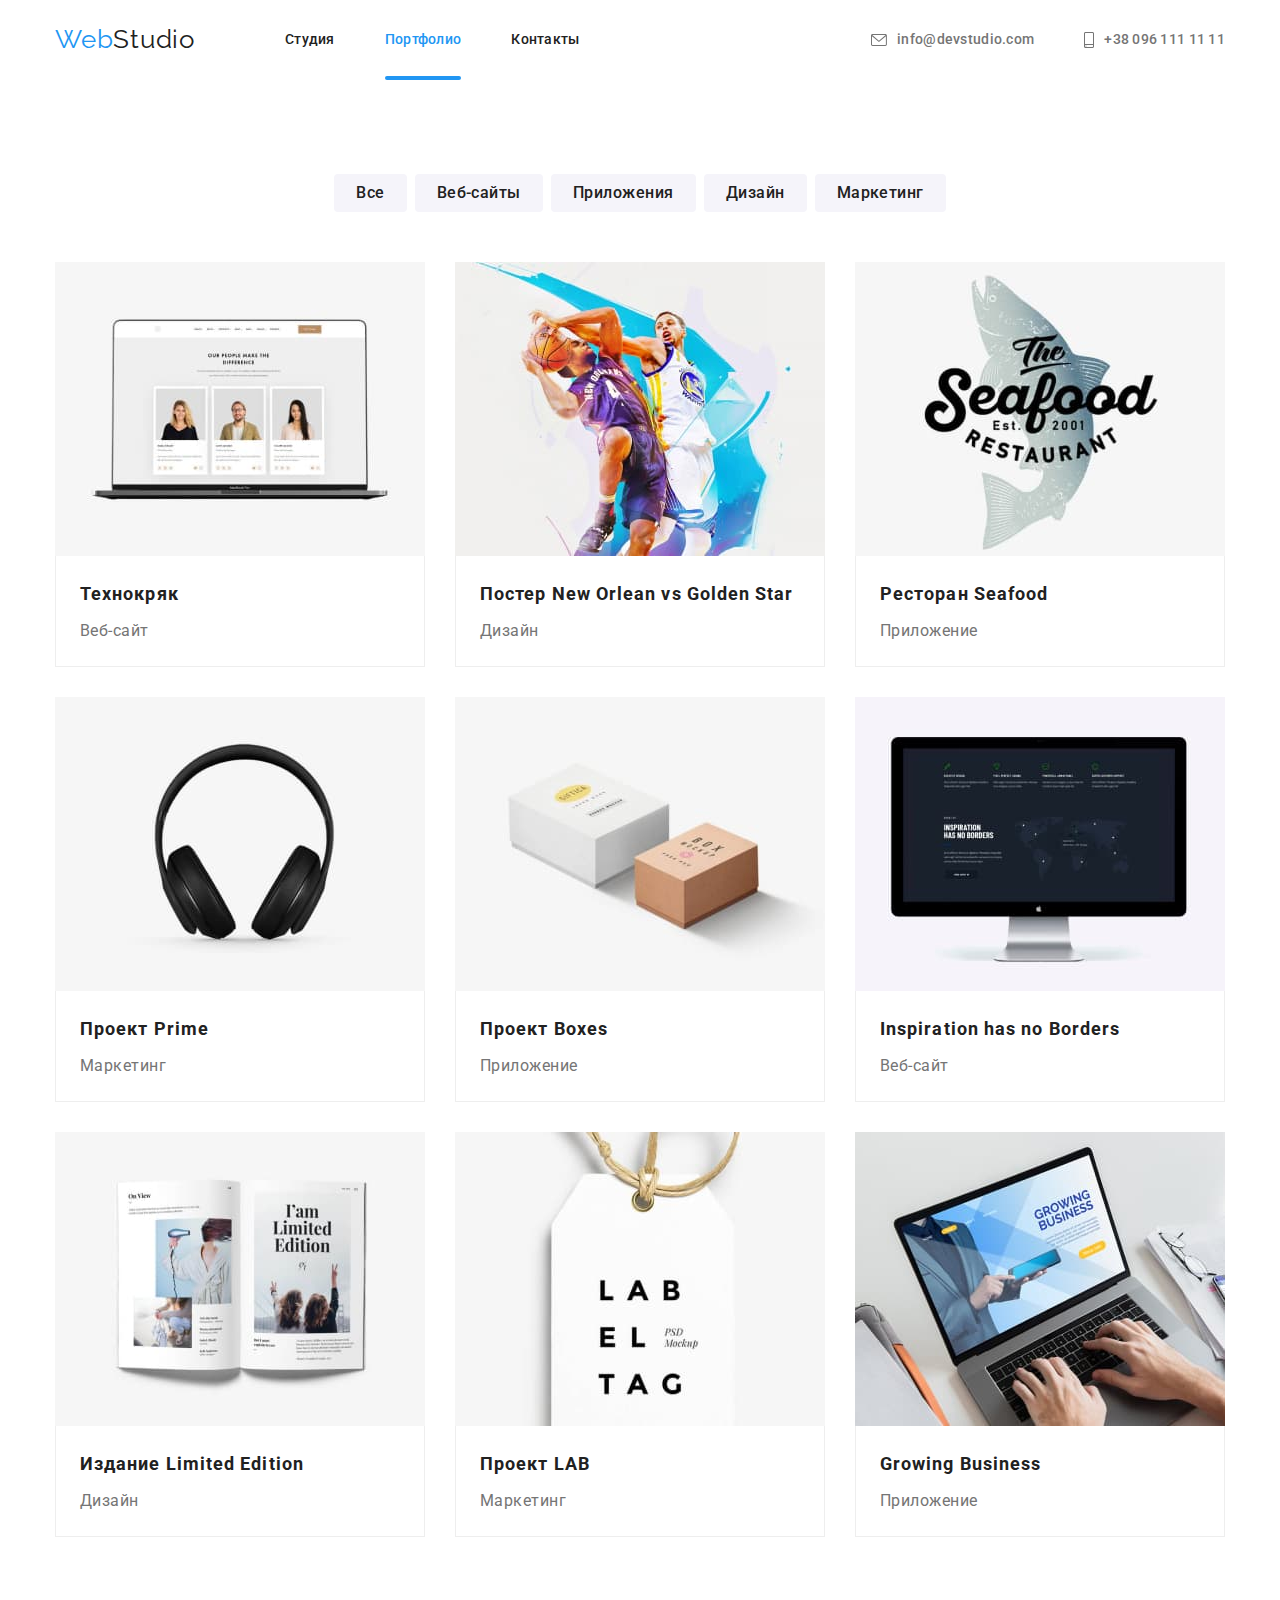
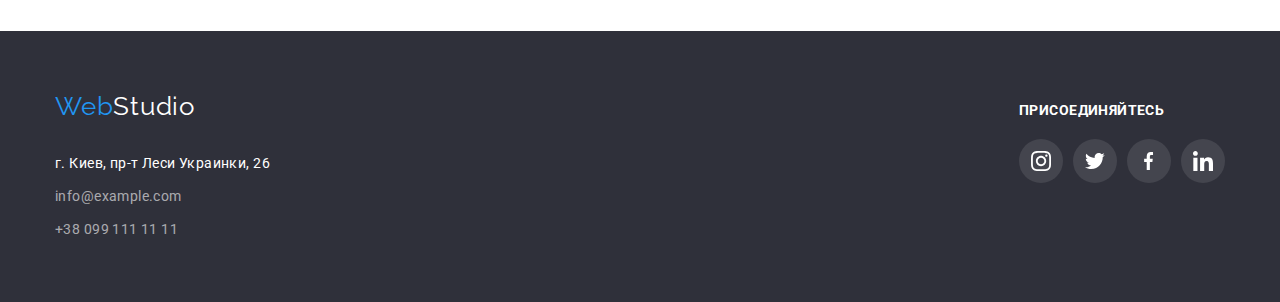
==== portfolio.html @ bff8991b "subscibe" ====
<!DOCTYPE html>
<html lang="ru">
  <head>
    <meta charset="UTF-8" />
    <meta name="viewport" content="width=device-width, initial-scale=1.0" />
    <title>Document</title>
    <link
      href="https://fonts.googleapis.com/css2?family=Raleway:wght@700&family=Roboto:wght@400;500;700&display=swap"
      rel="stylesheet"
    />
    <link
      rel="stylesheet"
      href="https://cdnjs.cloudflare.com/ajax/libs/modern-normalize/0.7.0/modern-normalize.min.css"
    />
    <link rel="stylesheet" href="./css/style.css" />
  </head>
  <body>
    <header>
      <div class="container site-head">
        <a href="./index.html" class="logo link"><span class="accent">Web</span>Studio</a>
        <nav>
          <ul class="site-nav list">
            <li class="item">
              <a href="./index.html" class="link">Студия</a>
            </li>
            <li class="item">
              <a href="./portfolio.html" class="link current">Портфолио</a>
            </li>
            <li class="item">
              <a href="" class="link">Контакты</a>
            </li>
          </ul>
        </nav>
        <ul class="contacts list">
          <li class="item">
            <a href="mailto:info@devstudio.com" class="link"> <svg class="icon" width="16" height="12">
                <use href="./img/symbol-defs.svg#icon-envelope"></use>
              </svg>info@devstudio.com</a>
          </li>
          <li>
            <a href="tel:+380961111111" class="link"> <svg class="icon" width="10" height="16">
                <use href="./img/symbol-defs.svg#icon-smartphone"></use>
    
              </svg>+38 096 111 11 11</a>
          </li>
        </ul>
      </div>
    </header>
    <main>
      <section class="container-portfolio">
        <div class="container">
        <h1 class="section-title visually-hidden">Портфолио</h1>
        <ul class="list button-list">
          <li class="item"><button class="button">Все</button></li>
          <li class="item"><button class="button">Веб-сайты</button></li>
          <li class="item"><button class="button">Приложения</button></li>
          <li class="item"><button class="button">Дизайн</button></li>
          <li class="item"><button class="button">Маркетинг</button></li>
        </ul>
        <ul class="list projects">
          <li class="portfolio-item"> <a href="" class="link">
            <div class="overlay-position">
            <img
              class="img"
              src="./img/portfolio/tech.jpg"
              alt="Технокряк"
              width="370"
            />
            <div class="overlay"><p>Технокряк это современная площадка распространения коронавируса. Компании используют эту платформу для цифрового
            шпионажа и атак на защищённые сервера конкурентов.</p></div>
            </div>
            <div class="description">
              <h2 class="title-item">Технокряк</h2>
              <p>Веб-сайт</p>
            </div>
            </a>
          </li>
          <li class="portfolio-item"> <a href="" class="link">
            <div class="overlay-position">
            <img
              class="img"
              src="./img/portfolio/poster.jpg"
              alt="Постер New Orlean vs Golden Star"
              width="370"
            />
            <div class="overlay">
              <p>Технокряк это современная площадка распространения коронавируса. Компании используют эту платформу для цифрового
                шпионажа и атак на защищённые сервера конкурентов.</p></div>
            </div>
            <div class="description">
              <h2 class="title-item">Постер New Orlean vs Golden Star</h2>
              <p>Дизайн</p>
          </div>
          </a>
          </li>
          <li class="portfolio-item"> <a href="" class="link">
            <div class="overlay-position">
            <img
              class="img"
              src="./img/portfolio/seafood.jpg"
              alt="Ресторан Seafood"
              width="370"
            />
            <div class="overlay">
              <p>Технокряк это современная площадка распространения коронавируса. Компании используют эту платформу для цифрового
                шпионажа и атак на защищённые сервера конкурентов.</p>
            </div>
            </div>
            <div class="description">
              <h2 class="title-item">Ресторан Seafood</h2>
              <p>Приложение</p>
            </div>
            </a>
          </li>
          <li class="portfolio-item"> <a href="" class="link">
            <div class="overlay-position">
            <img
              class="img"
              src="./img/portfolio/prime.jpg"
              alt="Проект Prime"
              width="370"
            />
            <div class="overlay">
              <p>Технокряк это современная площадка распространения коронавируса. Компании используют эту платформу для цифрового
                шпионажа и атак на защищённые сервера конкурентов.</p>
            </div>
            </div>
            <div class="description">
              <h2 class="title-item">Проект Prime</h2>
              <p>Маркетинг</p>
            </div>
            </a>
          </li>
          
          <li class="portfolio-item"> <a href=""  class="link">
            <div class="overlay-position">
            <img
              class="img"
              src="./img/portfolio/boxes.jpg"
              alt="Проект Boxes"
              width="370"
            />
            <div class="overlay">
              <p>Технокряк это современная площадка распространения коронавируса. Компании используют эту платформу для цифрового
                шпионажа и атак на защищённые сервера конкурентов.</p>
            </div>
            </div>
            <div class="description">
              <h2 class="title-item">Проект Boxes</h2>
              <p>Приложение</p>
            </div>
            </a>
          </li>
          <li class="portfolio-item"> <a href=""  class="link">
            <div class="overlay-position">
            <img
              class="img"
              src="./img/portfolio/inspiration.jpg"
              alt="Inspiration has no Borders"
              width="370"
            />
            <div class="overlay">
              <p>Технокряк это современная площадка распространения коронавируса. Компании используют эту платформу для цифрового
                шпионажа и атак на защищённые сервера конкурентов.</p>
            </div>
            </div>
            <div class="description">
              <h2 class="title-item">Inspiration has no Borders</h2>
              <p>Веб-сайт</p>
            </div>
            </a>
          </li>
          <li class="portfolio-item"> <a href=""  class="link">
            <div class="overlay-position">
            <img
              class="img"
              src="./img/portfolio/limited.jpg"
              alt="Издание Limited Edition"
              width="370"
            />
            <div class="overlay">
              <p>Технокряк это современная площадка распространения коронавируса. Компании используют эту платформу для цифрового
                шпионажа и атак на защищённые сервера конкурентов.</p>
            </div>
            </div>
            <div class="description">
              <h2 class="title-item">Издание Limited Edition</h2>
              <p>Дизайн</p>
            </div>
            </a>
          </li>
          <li class="portfolio-item"> <a href=""  class="link">
            <div class="overlay-position">
            <img
              class="img"
              src="./img/portfolio/lab.jpg"
              alt="Проект LAB"
              width="370"
            />
            <div class="overlay">
              <p>Технокряк это современная площадка распространения коронавируса. Компании используют эту платформу для цифрового
                шпионажа и атак на защищённые сервера конкурентов.</p>
            </div>
            </div>
            <div class="description">
              <h2 class="title-item">Проект LAB</h2>
              <p>Маркетинг</p>
            </div>
            </a>
          </li>
          <li class="portfolio-item"> <a href=""  class="link">
            <div class="overlay-position">
            <img
              class="img"
              src="./img/portfolio/gowing.jpg"
              alt="Growing Business"
              width="370"
            />
            <div class="overlay">
              <p>Технокряк это современная площадка распространения коронавируса. Компании используют эту платформу для цифрового
                шпионажа и атак на защищённые сервера конкурентов.</p>
            </div>
            </div>
            <div class="description">
              <h2 class="title-item">Growing Business</h2>
              <p>Приложение</p>
            </div>
            </a>
          </li>
        </ul>
        </div>
      </section>
    </main>
    <footer>
      <div class="container footer-container">
        <div class="footer-block">
          <a href="./index.html" class="link secondary-logo"><span class="accent">Web</span>Studio</a>
          <address class="address">
            <span class="street">г. Киев, пр-т Леси Украинки, 26 </span>
            <ul class="list">
              <li class="contact-list">
                <a href="mailto:info@example.com" class="link">info@example.com</a>
              </li>
              <li class="contact-list">
                <a href="tel:+380991111111" class="link">+38 099 111 11 11</a>
              </li>
            </ul>
          </address>
        </div>
        <div class=" footer-block connect">
          <h3 class="title">присоединяйтесь</h3>
    
          <ul class="list social">
            <li class="social-item">
              <a class="link social-button" href="" target="_blank" rel="noreferrer noopener" aria-label="instagram">
                <svg class="button-icon" width="20" height="20">
                  <use href="./img/symbol-defs.svg#icon-instagram"></use>
                </svg> </a></li>
            <li class="social-item">
              <a class="link social-button" href="" target="_blank" rel="noreferrer noopener" aria-label="instagram">
                <svg class="button-icon" width="20" height="20">
                  <use href="./img/symbol-defs.svg#icon-twitter"></use>
                </svg>
              </a>
            </li>
            <li class="social-item">
              <a class="link social-button" href="" target="_blank" rel="noreferrer noopener" aria-label="instagram">
                <svg class="button-icon" width="10" height="20">
                  <use href="./img/symbol-defs.svg#icon-facebook"></use>
                </svg>
              </a>
            </li>
            <li class="social-item">
              <a class="link social-button" href="" target="_blank" rel="noreferrer noopener" aria-label="instagram">
                <svg class="button-icon" width="20" height="20">
                  <use href="./img/symbol-defs.svg#icon-linkedin  "></use>
                </svg>
              </a>
            </li>
          </ul>
    
    
        </div>
      </div>
    
    </footer>
  </body>
</html>
---- css/style.css ----
:root {
  --primary-text-color: #757575;
  --title-text-color: #212121;
  --accent-color: #2196f3;
  --primary-white-color: #ffffff;
  --icon-color: #afb1b8;
}
body {
  color: var(--primary-text-color);
  font-family: Roboto, sans-serif;
}
.container {
  width: 1200px;
  margin-left: auto;
  margin-right: auto;
  padding-left: 15px;
  padding-right: 15px;
}
.link {
  text-decoration: none;
}
.list {
  list-style: none;
  margin: 0;
  padding: 0;
}
.logo {
  color: var(--title-text-color);
  font-family: Raleway, sans-serif;
  font-size: 26px;
  line-height: 1.2;
  letter-spacing: 0.03em;

  margin-right: 90px;
}

.accent {
  color: var(--accent-color);
}
.site-nav {
  display: flex;
}
.site-head {
  display: flex;
  align-items: center;
}
.contacts {
  display: flex;
  margin-left: auto;
}
.site-nav .item:not(:last-child) {
  margin-right: 50px;
}
.contacts .item:not(:last-child) {
  margin-right: 50px;
}
.site-nav .link {
  position: relative;
  color: var(--title-text-color);

  font-size: 14px;
  line-height: 1.14;
  letter-spacing: 0.02em;
  font-weight: 500;

  display: inline-block;
  padding-top: 32px;
  padding-bottom: 32px;

  transition: color 250ms cubic-bezier(0.4, 0, 0.2, 1);
}
.site-nav .link:hover,
.site-nav .link:focus {
  color: var(--accent-color);
}
.site-nav .current::before {
  content: '';

  position: absolute;
  bottom: 0;
  left: 0;

  background-color: var(--accent-color);
  display: block;
  width: 100%;
  height: 4px;
  border-radius: 2px;
}
.site-nav .current {
  color: var(--accent-color);
}
.contacts .link {
  color: var(--primary-text-color);

  font-size: 14px;
  line-height: 1.14;
  letter-spacing: 0.02em;
  font-weight: 500;

  display: flex;
  align-items: center;
  transition: color 250ms cubic-bezier(0.4, 0, 0.2, 1);
}
.contacts .link:hover,
.contacts .link:focus {
  color: var(--accent-color);
}
.contacts .link:hover .icon,
.contacts .link:focus .icon {
  fill: var(--accent-color);
}
.contacts .icon {
  fill: currentColor;
  margin-right: 10px;

  transition: fill 250ms cubic-bezier(0.4, 0, 0.2, 1);
}
.hero-container {
  background-color: #c4c4c4;
}
.hero {
  background-image: linear-gradient(
      rgba(47, 48, 58, 0.4),
      rgba(47, 48, 58, 0.4)
    ),
    url('../img/bg-hero.jpg');

  max-width: 1600px;
  height: 600px;
  text-align: center;
  padding: 200px 0;
  margin-left: auto;
  margin-right: auto;
  box-shadow: 0px 4px 4px rgba(0, 0, 0, 0.25);
}
.hero-title {
  color: var(--primary-white-color);

  font-weight: 900;
  font-size: 44px;
  line-height: 1.36;
  letter-spacing: 0.06em;
  text-transform: uppercase;

  width: 696px;
  margin: 0 auto;
  margin-bottom: 30px;
}
.visually-hidden {
  position: absolute;
  width: 1px;
  height: 1px;
  margin: -1px;
  border: 0;
  padding: 0;
  clip: rect(0 0 0 0);
  overflow: hidden;
}
.hero .link {
  color: var(--primary-white-color);
  background-color: var(--accent-color);

  font-weight: 700;
  font-size: 16px;
  line-height: 1.87;
  letter-spacing: 0.06em;

  display: inline-block;
  min-width: 200px;
  padding: 10px 32px;
  border-radius: 4px;
  border: 0;
  transition: color 250ms cubic-bezier(0.4, 0, 0.2, 1),
    background-color 250ms cubic-bezier(0.4, 0, 0.2, 1);
}
.hero .link:hover,
.hero .link:focus {
  color: var(--accent-color);
  background: var(--primary-white-color);
}
.backdrop {
  position: fixed;
  width: 100%;
  height: 100%;
  background-color: rgba(0, 0, 0, 0.2);
  top: 0;
  left: 0;
  z-index: 2;

  opacity: 1;
  transition: opacity 500ms cubic-bezier(0.4, 0, 0.2, 1);
}
.backdrop.is-hidden {
  opacity: 0;
  pointer-events: none;
}
.backdrop.is-hidden .modal {
  transform: translate(-50%, 150%) scale(0.75);
}
.modal {
  position: absolute;
  width: 528px;
  height: 581px;
  background-color: var(--primary-white-color);
  box-shadow: 0px 1px 3px rgba(0, 0, 0, 0.12), 0px 1px 1px rgba(0, 0, 0, 0.14),
    0px 2px 1px rgba(0, 0, 0, 0.2);
  border-radius: 4px;
  top: 50%;
  left: 50%;
  transform: translate(-50%, -50%) scale(1);
  transition: transform 500ms cubic-bezier(0.4, 0, 0.2, 1);
}
.modal-close {
  position: absolute;
  top: 8px;
  right: 8px;
  display: flex;
  justify-content: center;
  align-items: center;
  width: 30px;
  height: 30px;
  background-color: var(--primary-white-color);
  border: 1px solid rgba(0, 0, 0, 0.1);
  border-radius: 50%;
  cursor: pointer;
}
.modal .close {
  width: 18px;
  height: 18px;
  transition: fill 250ms cubic-bezier(0.4, 0, 0.2, 1);
}
.modal .close:hover,
.modal .close:focus {
  fill: var(--accent-color);
}
.feature {
  font-size: 14px;
  line-height: 1.71;
  letter-spacing: 0.03em;
  padding-bottom: 94px;
  padding-top: 94px;
}
.feature-list {
  display: flex;
}
.feature-item {
  width: 270px;
  justify-content: space-between;
}
.feature-item:not(:last-child) {
  margin-right: 30px;
}
.icon-container {
  height: 120px;
  background-color: #f5f4fa;
  margin-bottom: 30px;
  border-radius: 4px;

  display: flex;
  align-items: center;
  justify-content: center;
}

.section-title {
  color: var(--title-text-color);

  font-weight: 700;
  font-size: 36px;
  line-height: 1.16;
  letter-spacing: 0.03em;

  text-align: center;
  margin-top: 0;
  margin-bottom: 50px;
}
p {
  margin-top: 0;
  margin-bottom: 0;
}
.feature-list .title {
  color: var(--title-text-color);

  font-weight: 700;
  font-size: 14px;
  line-height: 1.14;
  letter-spacing: 0.03em;
  text-transform: uppercase;

  margin-top: 0;
  margin-bottom: 10px;
}

.work-list {
  padding-bottom: 94px;
}
.work-list .list {
  display: flex;
  justify-content: space-between;
}
.work-list-item .img {
  display: block;
}
.work-list-item:not(:last-child) {
  margin-right: 30px;
}
.work-list-item {
  position: relative;
}
.work-list .title {
  margin: 0;
  position: absolute;
  bottom: 0;
  left: 0;
  padding-top: 27px;

  font-size: 14px;
  line-height: 1.14;
  text-align: center;
  letter-spacing: 0.03em;
  text-transform: uppercase;
  color: var(--primary-white-color);
  background-color: rgba(47, 48, 58, 0.8);
  height: 70px;
  width: 100%;
}

.our-team {
  color: var(--primary-text-color);

  font-size: 16px;
  line-height: 1.18;
  letter-spacing: 0.03em;

  padding-top: 94px;
  padding-bottom: 94px;
  background: #f5f4fa;
}
.our-team .list {
  display: flex;
  justify-content: space-between;
}
.photo {
  margin-bottom: 30px;
}
.list-item {
  padding-bottom: 30px;
  text-align: center;
  background-color: var(--primary-white-color);
  border-radius: 0 0 4px 4px;
  box-shadow: 0px 1px 3px rgba(0, 0, 0, 0.12), 0px 1px 1px rgba(0, 0, 0, 0.14),
    0px 2px 1px rgba(0, 0, 0, 0.2);
}
.teammates {
  color: var(--title-text-color);

  font-size: 16px;
  line-height: 1.18;
  font-weight: 500;
  margin-top: 0;
  margin-bottom: 10px;
}
.description-teammates {
  padding-left: 32px;
  padding-right: 32px;
}
.social {
  margin-top: 16px;
}
.social-button {
  border: none;
  width: 44px;
  height: 44px;
  color: #2a2a2a;
  border-radius: 50%;

  display: flex;
  align-items: center;
  justify-content: center;
  transition: background-color 250ms cubic-bezier(0.4, 0, 0.2, 1);
}
.button-icon {
  transition: fill 250ms cubic-bezier(0.4, 0, 0.2, 1);
  fill: var(--icon-color);
}
.social-button:hover,
.social-button:focus {
  background-color: var(--accent-color);
}
.social-button:hover .button-icon,
.social-button:focus .button-icon {
  fill: var(--primary-white-color);
}

.social-button:not(:last-child) {
  margin-right: 10px;
}
.our-clients .container {
  padding-top: 94px;
  padding-bottom: 94px;
}
.our-clients .list {
  display: flex;
  justify-content: space-between;
}
.our-clients .link {
  display: flex;
  justify-content: center;
  align-items: center;
  width: 170px;
  height: 90px;
  border: 1px solid var(--icon-color);
  border-radius: 4px;
  fill: var(--icon-color);
  transition: border-color 250ms cubic-bezier(0.4, 0, 0.2, 1);
}
.clients-icon .icon {
  transition: fill 250ms cubic-bezier(0.4, 0, 0.2, 1);
}
.clients-icon:hover .icon,
.clients-icon:focus .icon {
  fill: var(--accent-color);
}
.clients-icon:hover,
.clients-icon:focus {
  border: 1px solid var(--accent-color);
}

footer {
  background-color: #2f303a;
}
.footer-container {
  padding-top: 60px;
  padding-bottom: 60px;
  display: flex;
  align-items: baseline;
  justify-content: space-between;
}
.connect {
  margin-left: 70px;
}
.secondary-logo {
  color: var(--primary-white-color);

  font-family: Raleway, sans-serif;
  font-size: 26px;
  line-height: 1.2;
  letter-spacing: 0.03em;

  display: inline-block;
  margin-bottom: 30px;
}
.address {
  color: var(--primary-white-color);

  font-size: 14px;
  line-height: 1.71;
  letter-spacing: 0.03em;
  font-weight: 400;
  font-style: normal;
}
.address .link {
  color: rgba(255, 255, 255, 0.6);
}
.contact-list:not(:last-child) {
  margin-bottom: 9px;
}
.street {
  display: inline-block;
  margin-bottom: 9px;
}
.footer-block .title {
  color: var(--primary-white-color);
  font-weight: 700;
  font-size: 14px;
  line-height: 1.14;
  letter-spacing: 0.03em;
  text-transform: uppercase;
  margin-top: 0px;
  margin-bottom: 20px;
}
.connect .social {
  display: flex;
  margin-top: 0;
}
.connect .button-icon {
  fill: var(--primary-white-color);
}
.connect .social-item:not(:last-child) {
  margin-right: 10px;
}
.connect .social-button {
  background-color: rgba(255, 255, 255, 0.1);
}
.connect .social-button:hover,
.connect .social-button:focus {
  background-color: var(--accent-color);
}
.connect .social-button:hover .button-icon,
.connect .social-button:focus .button-icon {
  fill: var(--primary-white-color);
}
.subscribe {
  margin-left: 93px;
}
.subscribe .form-button {
  display: flex;
  align-items: center;

  padding: 10px 28px;
  background-color: var(--accent-color);
  border: 0;
  box-shadow: 0px 4px 4px rgba(0, 0, 0, 0.15);
  border-radius: 4px;
  cursor: pointer;

  font-weight: 700;
  color: var(--primary-white-color);
  letter-spacing: 0.06em;
  line-height: 1.87;
}
.subscribe .icon {
  margin-left: 10px;
}
.subscribe .form {
  display: flex;
}
.subscribe .form-email {
  background-color: #2f303a;
  width: 358px;
  height: 50px;
  border: 1px solid rgba(255, 255, 255, 0.3);
  filter: drop-shadow(0px 4px 4px rgba(0, 0, 0, 0.15));
  border-radius: 4px;
  margin-right: 12px;
  padding: 15px 16px;
  color: var(--primary-white-color);
}
.subscribe .form-email::placeholder {
  margin-left: 16px;
}
.button {
  color: var(--title-text-color);
  background: #f5f4fa;

  font-family: Roboto, sans-serif;
  text-decoration: none;
  font-weight: 500;
  font-size: 16px;
  line-height: 1.62;
  letter-spacing: 0.03em;

  border: 0;
  border-radius: 4px;
  padding: 6px 22px;
  transition: color 250ms cubic-bezier(0.4, 0, 0.2, 1),
    background-color 250ms cubic-bezier(0.4, 0, 0.2, 1),
    box-shadow 250ms cubic-bezier(0.4, 0, 0.2, 1);
}
.button-list .item:not(:last-child) {
  margin-right: 8px;
}
.button-list {
  margin-bottom: 50px;
  display: flex;
  justify-content: center;
}
.button:hover,
.button:focus {
  color: var(--primary-white-color);
  background: var(--accent-color);
  box-shadow: 0px 3px 1px rgba(0, 0, 0, 0.1), 0px 1px 2px rgba(0, 0, 0, 0.08),
    0px 2px 2px rgba(0, 0, 0, 0.12);
}
.description {
  border: 1px solid #eeeeee;
  padding-bottom: 20px;
  padding-top: 20px;
  border-top-width: 0;
  padding-left: 24px;
  padding-right: 24px;
}
.portfolio-item .link {
  color: var(--primary-text-color);

  font-size: 16px;
  line-height: 1.87;
  letter-spacing: 0.03em;

  width: calc((100% - 60px) / 3);
}
.portfolio-item .description {
  transition: box-shadow 250ms cubic-bezier(0.4, 0, 0.2, 1);
}
.portfolio-item .link:hover .description,
.portfolio-item .link:focus .description {
  box-shadow: 0px 1px 1px rgba(0, 0, 0, 0.12), 0px 4px 4px rgba(0, 0, 0, 0.06),
    1px 4px 6px rgba(0, 0, 0, 0.16);
}
.portfolio-item:not(:nth-child(3n)) {
  margin-right: 30px;
}
.portfolio-item:not(:nth-last-child(-n + 3)) {
  margin-bottom: 30px;
}
.overlay-position {
  position: relative;
  overflow: hidden;
}
.overlay {
  position: absolute;
  top: 100%;
  transition: transform 250ms cubic-bezier(0.4, 0, 0.2, 1);

  display: flex;
  align-items: center;
  padding-left: 24px;
  padding-right: 24px;
  width: 100%;
  height: 100%;

  background-color: rgba(33, 150, 243, 0.9);
  font-size: 18px;
  line-height: 1.56;
  color: var(--primary-white-color);
  letter-spacing: 0.03em;
}
.portfolio-item .link:hover .overlay,
.portfolio-item .link:focus .overlay {
  transform: translateY(-100%);
}
.projects {
  display: flex;
  flex-wrap: wrap;
}
.img {
  display: block;
  margin-right: 0;
}
.title-item {
  color: var(--title-text-color);

  font-size: 18px;
  line-height: 2;
  letter-spacing: 0.06em;

  margin-bottom: 4px;
  margin-top: 0;
}
.container-portfolio {
  padding-top: 94px;
  padding-bottom: 94px;
}
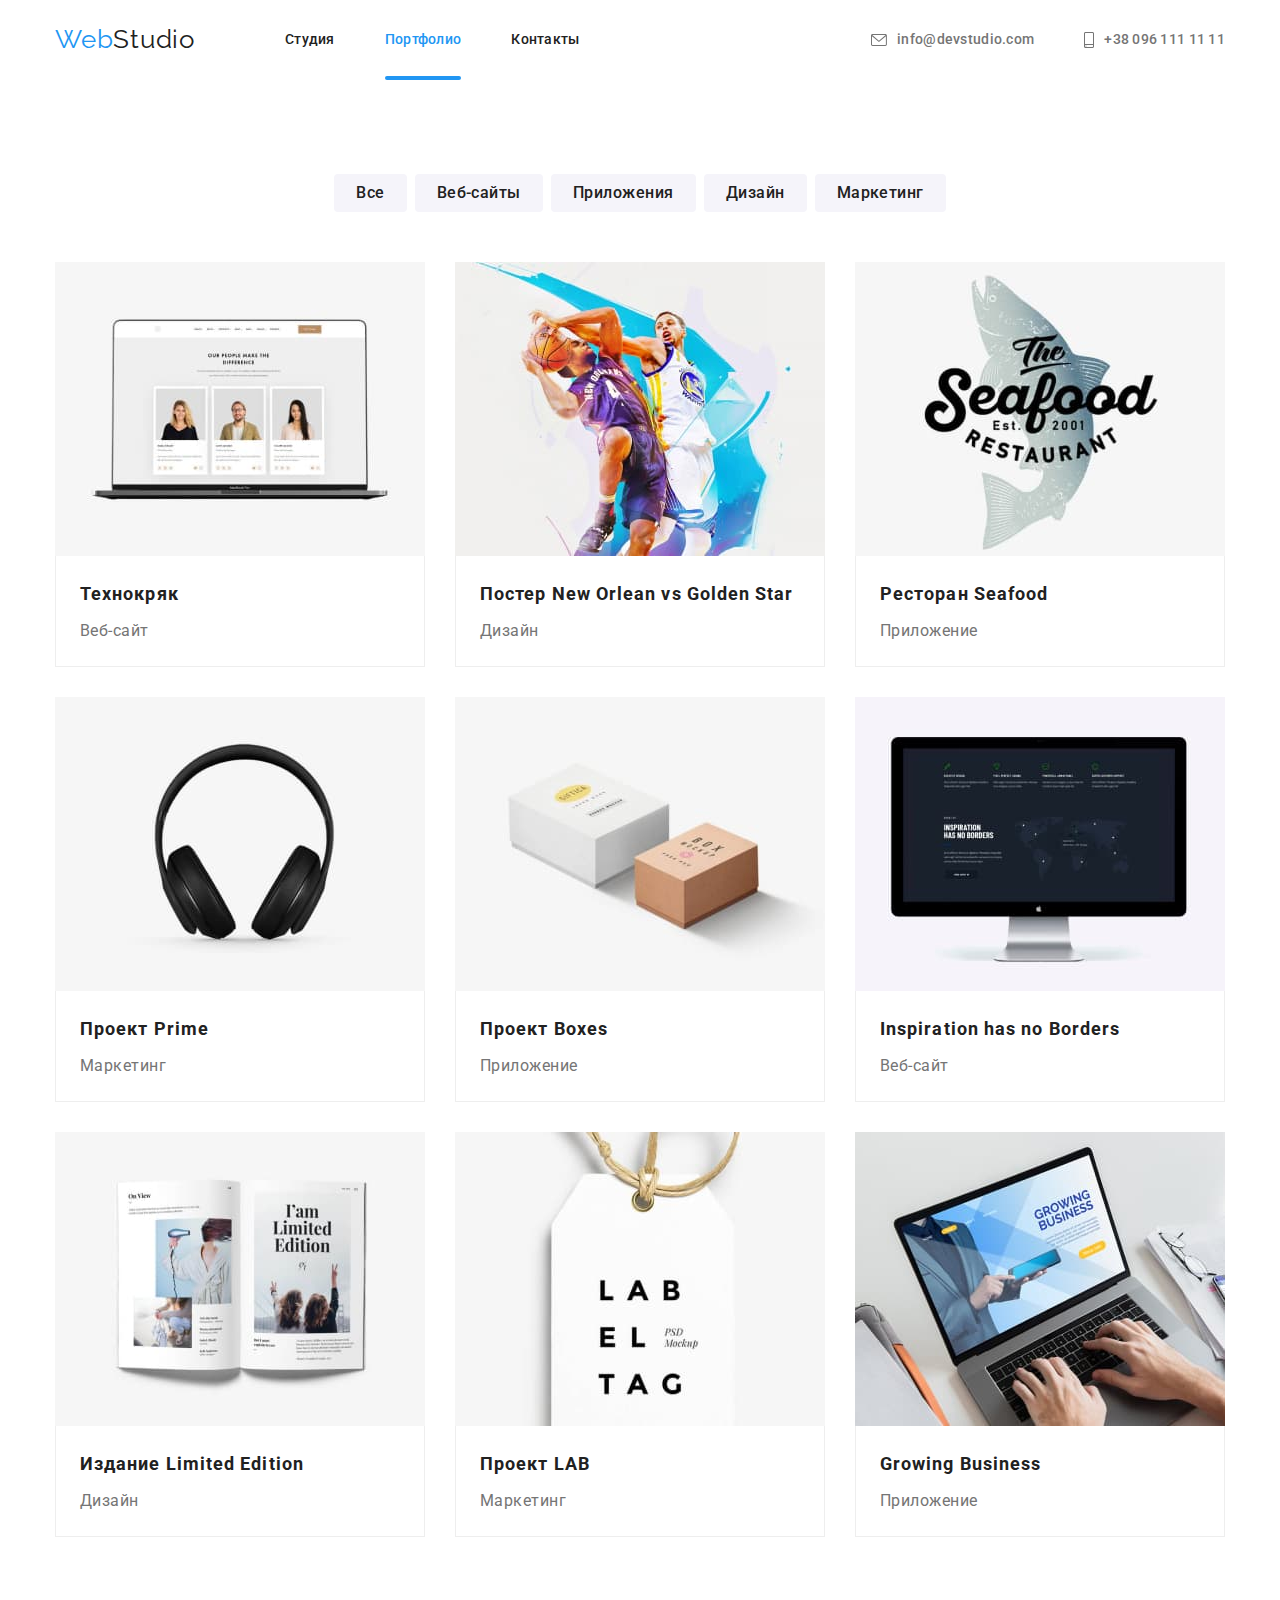
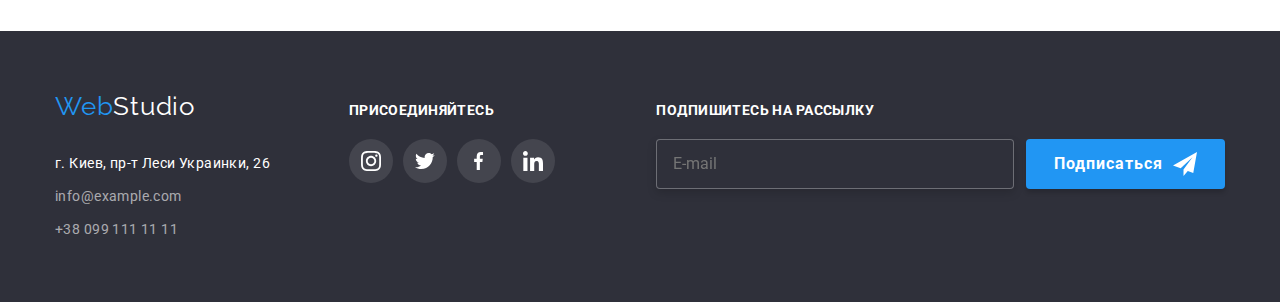
==== commit cc40c173: "forms" ====
--- a/portfolio.html
+++ b/portfolio.html
@@ -281,6 +281,19 @@
     
     
         </div>
+        <div class="footer-block  subscribe">
+          <h2 class="title">Подпишитесь на рассылку</h2>
+          <form action="" class="form">
+    
+            <input type="email" name="email" placeholder="E-mail" class="form-email">
+    
+            <button type="submit" class="form-button">Подписаться
+              <svg class="icon" width="24" height="24">
+                <use href="./img/symbol-defs.svg#icon-send"></use>
+              </svg>
+            </button>
+          </form>
+        </div>
       </div>
     
     </footer>
--- a/css/style.css
+++ b/css/style.css
@@ -201,6 +201,7 @@
   position: absolute;
   width: 528px;
   height: 581px;
+  padding: 40px;
   background-color: var(--primary-white-color);
   box-shadow: 0px 1px 3px rgba(0, 0, 0, 0.12), 0px 1px 1px rgba(0, 0, 0, 0.14),
     0px 2px 1px rgba(0, 0, 0, 0.2);
@@ -232,6 +233,123 @@
 .modal .close:hover,
 .modal .close:focus {
   fill: var(--accent-color);
+}
+.modal-title {
+  font-size: 20px;
+  line-height: 1.15;
+  text-align: center;
+  letter-spacing: 0.03em;
+  color: #212121;
+  margin-top: 0;
+  margin-bottom: 12px;
+}
+.modal-label {
+  display: flex;
+  flex-direction: column;
+  margin-bottom: 10px;
+
+  font-size: 12px;
+  line-height: 1.17;
+  letter-spacing: 0.01em;
+}
+.comment-area {
+  margin-bottom: 20px;
+}
+
+.modal-item {
+  margin-top: 4px;
+  height: 40px;
+  border: 1px solid rgba(33, 33, 33, 0.2);
+  box-sizing: border-box;
+  border-radius: 4px;
+  padding-left: 42px;
+  transition: border 250ms cubic-bezier(0.4, 0, 0.2, 1);
+}
+.modal .comment {
+  resize: none;
+  margin-top: 4px;
+  height: 120px;
+  border: 1px solid rgba(33, 33, 33, 0.2);
+  box-sizing: border-box;
+  border-radius: 4px;
+
+  padding: 12px 16px;
+}
+.modal .comment::placeholder {
+  color: rgba(117, 117, 117, 0.5);
+}
+.form-item {
+  position: relative;
+}
+.modal-icon {
+  position: absolute;
+  top: 50%;
+  left: 15px;
+
+  transition: fill 250ms cubic-bezier(0.4, 0, 0.2, 1);
+}
+.modal-item:hover,
+.modal-item:focus {
+  border: 1px solid var(--accent-color);
+  outline: 0;
+}
+.modal-item:hover + .modal-icon,
+.modal-item:focus + .modal-icon {
+  fill: var(--accent-color);
+}
+.checkbox-label {
+  display: flex;
+  font-size: 14px;
+  line-height: 1.71;
+  letter-spacing: 0.03em;
+  margin-left: auto;
+  margin-right: auto;
+  margin-bottom: 30px;
+  align-items: center;
+}
+
+.checkbox-icon {
+  display: inline-block;
+  width: 16px;
+  height: 15px;
+  border: 2px solid var(--title-text-color);
+  border-radius: 2px;
+  margin-right: 8px;
+  transition: background-color 250ms cubic-bezier(0.4, 0, 0.2, 1),
+    border-color 250ms cubic-bezier(0.4, 0, 0.2, 1);
+}
+
+.policy {
+  color: var(--accent-color);
+}
+
+.modal .form-button {
+  display: flex;
+  align-items: center;
+  margin-left: auto;
+  margin-right: auto;
+
+  padding: 10px 55px;
+  background-color: var(--accent-color);
+  border: 0;
+  box-shadow: 0px 4px 4px rgba(0, 0, 0, 0.15);
+  border-radius: 4px;
+  cursor: pointer;
+
+  font-weight: 700;
+  font-size: 16px;
+  color: var(--primary-white-color);
+  letter-spacing: 0.06em;
+  line-height: 1.87;
+}
+.checkbox:checked + .checkbox-icon {
+  border-color: var(--accent-color);
+  background-color: var(--accent-color);
+  background-image: url('../img/check.svg');
+  background-repeat: no-repeat;
+}
+.checkbox:hover + .checkbox-icon {
+  border-color: var(--accent-color);
 }
 .feature {
   font-size: 14px;
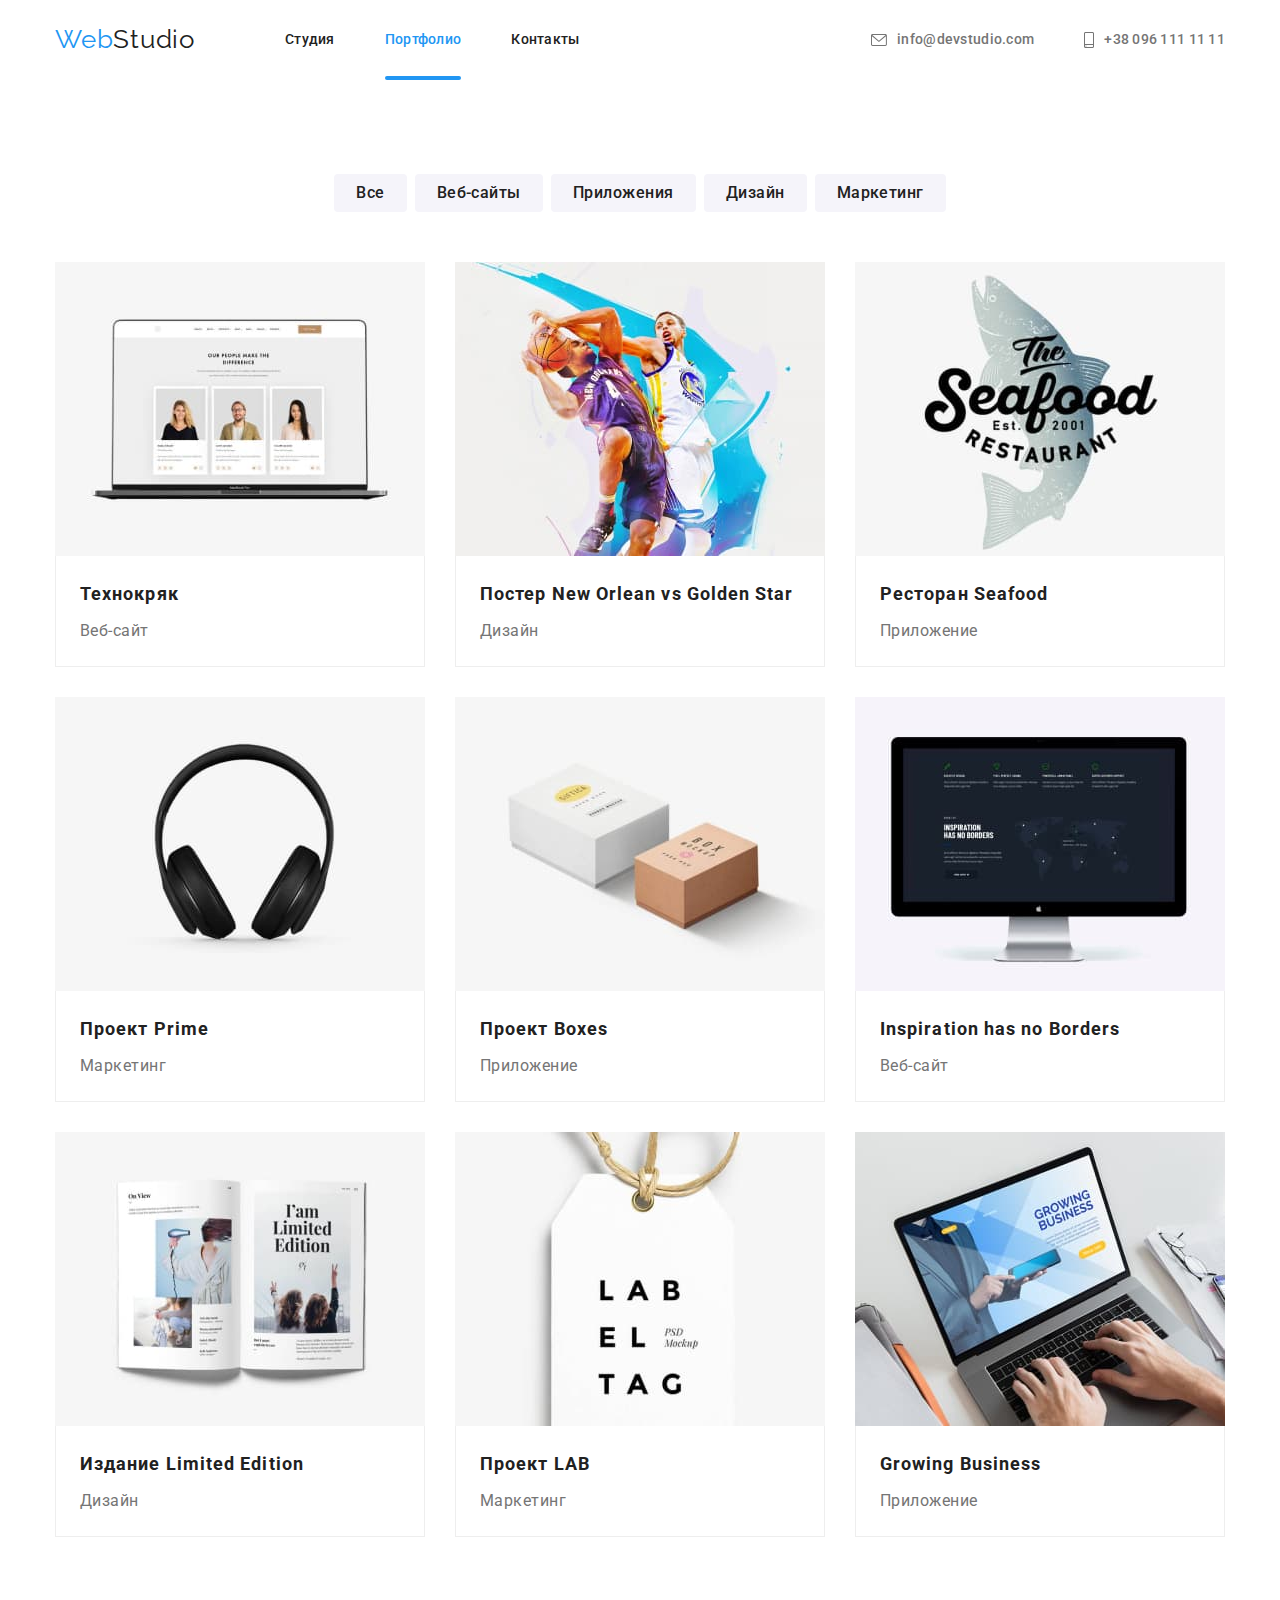
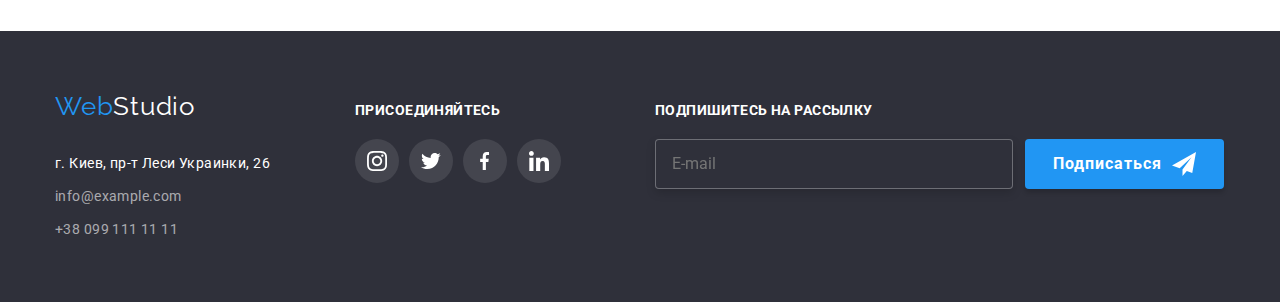
==== commit 009bab87: "correct the mistake" ====
--- a/portfolio.html
+++ b/portfolio.html
@@ -233,7 +233,7 @@
     </main>
     <footer>
       <div class="container footer-container">
-        <div class="footer-block">
+        <div class="footer-block address-block">
           <a href="./index.html" class="link secondary-logo"><span class="accent">Web</span>Studio</a>
           <address class="address">
             <span class="street">г. Киев, пр-т Леси Украинки, 26 </span>
--- a/css/style.css
+++ b/css/style.css
@@ -246,7 +246,6 @@
 .modal-label {
   display: flex;
   flex-direction: column;
-  margin-bottom: 10px;
 
   font-size: 12px;
   line-height: 1.17;
@@ -280,6 +279,7 @@
 }
 .form-item {
   position: relative;
+  margin-bottom: 10px;
 }
 .modal-icon {
   position: absolute;
@@ -551,10 +551,15 @@
   padding-bottom: 60px;
   display: flex;
   align-items: baseline;
-  justify-content: space-between;
+}
+.footer-block:not(:last-child) {
+  margin-right: 30px;
 }
 .connect {
-  margin-left: 70px;
+  width: 270px;
+}
+.address-block {
+  width: 270px;
 }
 .secondary-logo {
   color: var(--primary-white-color);
@@ -617,9 +622,7 @@
 .connect .social-button:focus .button-icon {
   fill: var(--primary-white-color);
 }
-.subscribe {
-  margin-left: 93px;
-}
+
 .subscribe .form-button {
   display: flex;
   align-items: center;
